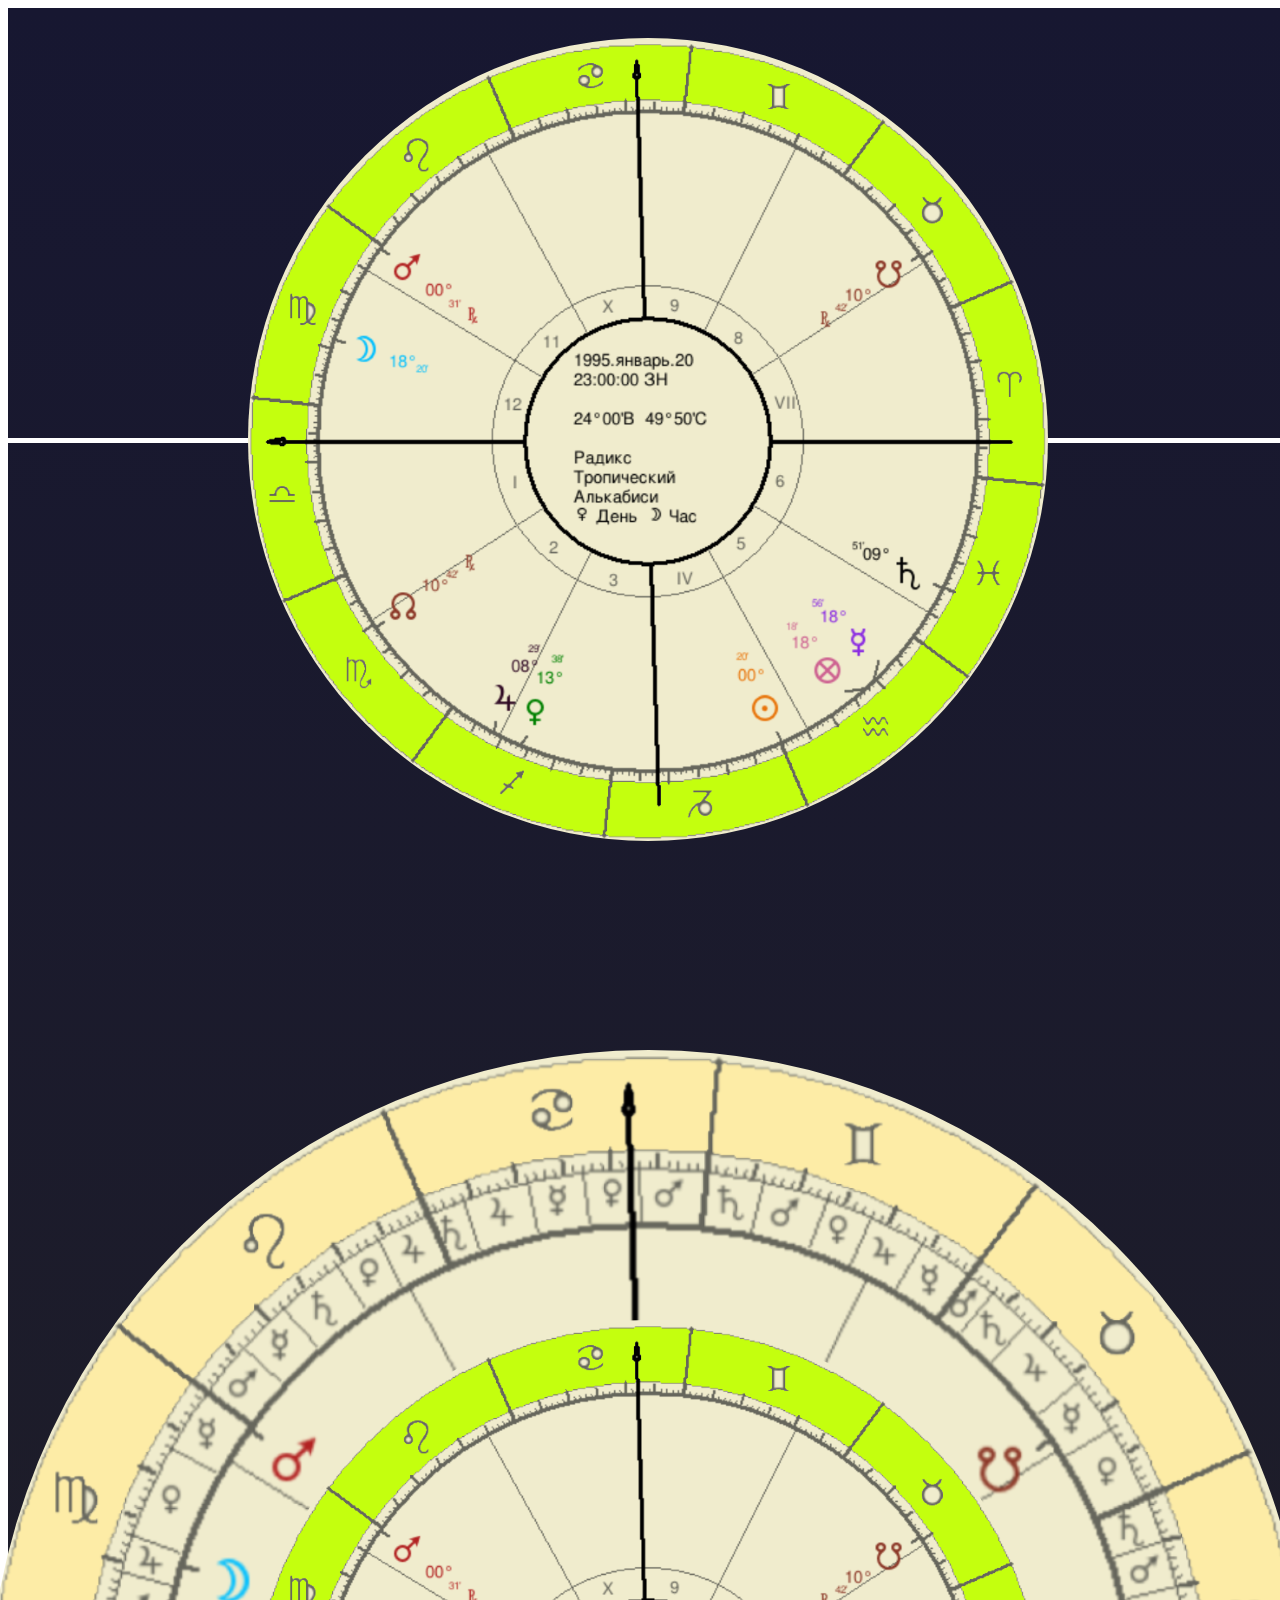
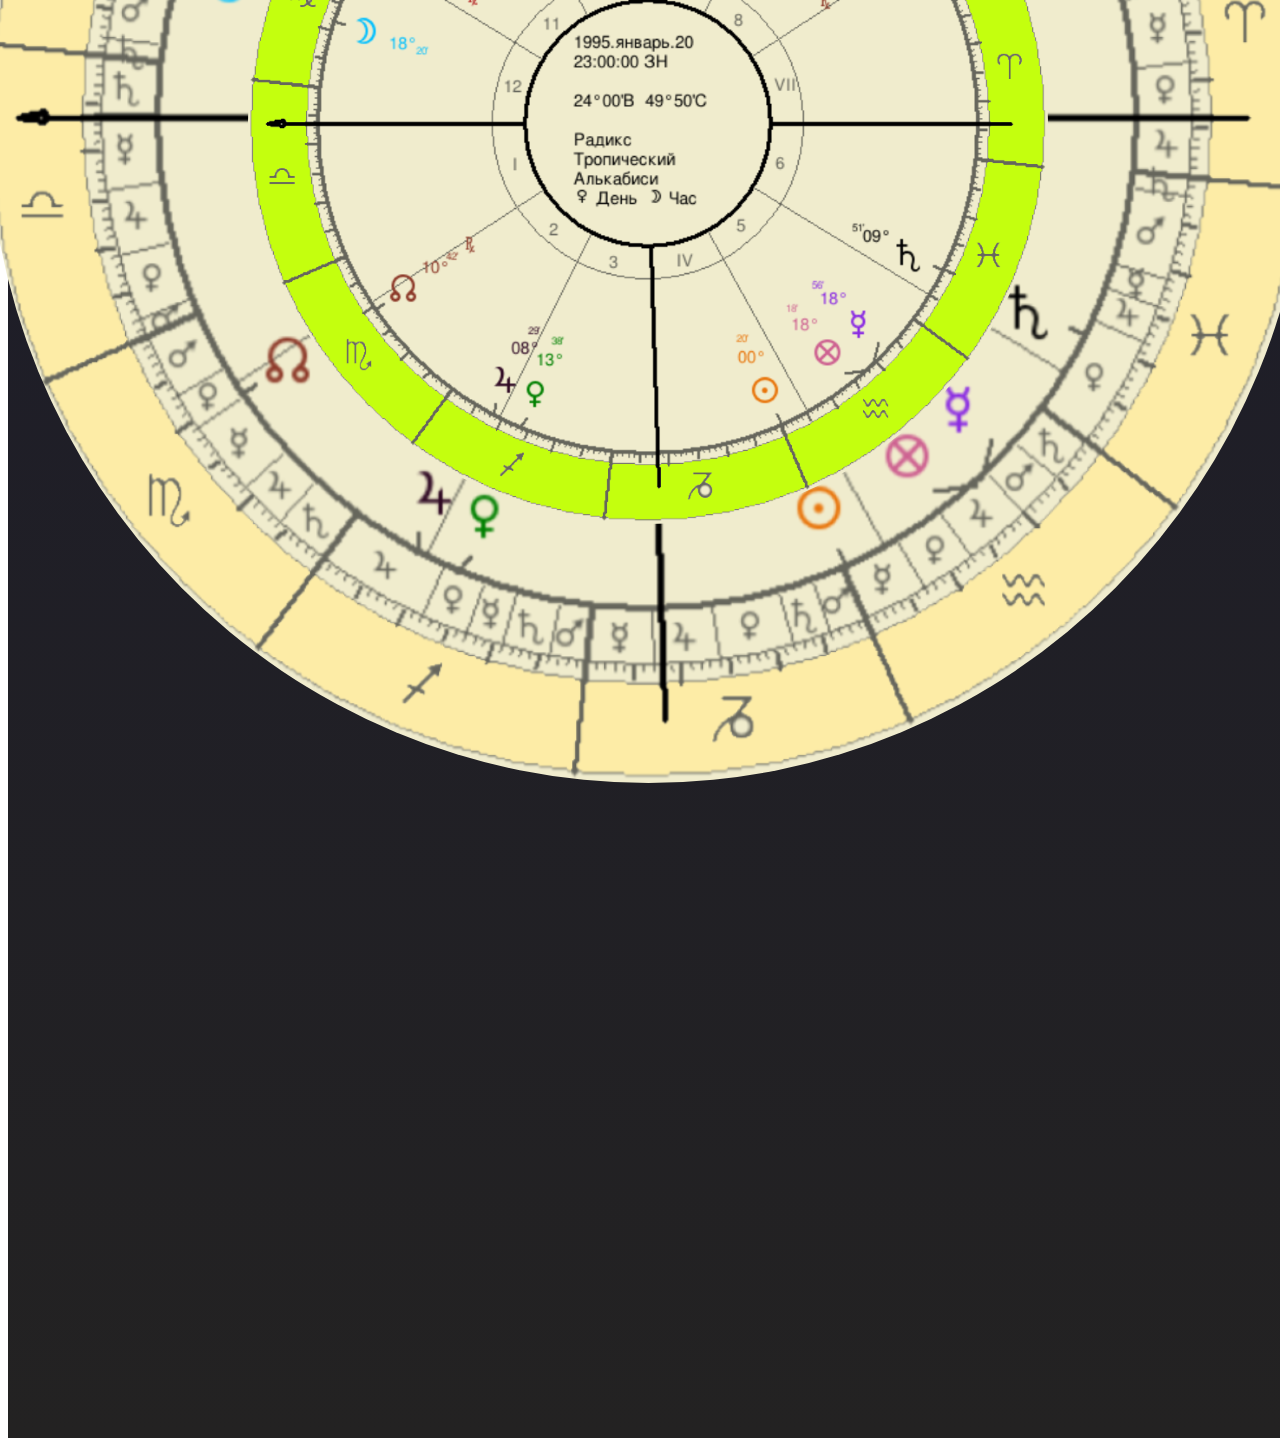
==== index.html @ 1a88c9b5 "index" ====
<!DOCTYPE html>
<html lang="ru">
  <head>
    <meta charset="utf-8" />
    <meta name="viewport" content="width=device-width, initial-scale=1.0" />
    <title>exercise</title>
    <link rel="stylesheet" href="style.css" />
  </head>
  <body>
    <div class="wrapper">
      <div class="first">
        <div class="line"></div>
        <div class="natal"></div>
      </div>
      <div class="natal1"></div>
      <div class="container_natal"></div>
    </div>
  </body>
</html>
---- style.css ----
.container {
  background-image: url("sansara.webp");
  background-repeat: no-repeat;
  background-size: auto 100%;
  background-position-x: center;

  height: 600px;
  box-sizing: border-box;
  display: flex;
  justify-content: center;
}
.wrapper {
  width: 100vw;
  background: linear-gradient(to bottom, rgb(23, 23, 49), rgb(35, 34, 34));
  display: flex;
  flex-direction: column;
  align-items: center;
}
.first {
  margin-top: 30px;
  position: relative;
  width: 100%;
  height: 3000px;
}
.line {
  position: absolute;
  top: 0px;
  height: 400px;
  width: 100%;
  border-bottom: 5px solid white;
}
.natal {
  background-image: url("natal.png");
  background-size: contain;
  width: 800px;
  height: 803px;
  border-radius: 50%;
  position: absolute;
  top: 0px;
  left: 50%;
  margin-left: -400px;

  animation: none;
}
.natal:hover {
  animation: App-logo-spin infinite 200s linear;
}
.natal1 {
  width: 1321px;
  height: 1333px;
  border-radius: 50%;
  /* background-color: beige; */

  background-image: url("natal1.png");
  background-size: contain;
  position: absolute;
  top: 1050px;
  animation: none;
}
.container_natal {
  width: 800px;
  height: 804px;
  border-radius: 50%;
  top: 1320px;
  /* right: 400px; */
  position: absolute;
  background-color: beige;
  background-image: url("natal.png");
  background-size: contain;
  /* animation: peoplelife infinite 100s linear reverse; */
}
.natal1:hover {
  animation: App-logo-spin infinite 200s linear;
}
.container__weelpeople:hover {
  animation-name: none;
}

@keyframes peoplelife {
  0% {
    transform: rotate(0deg);
  }
  /* 50% {
    transform: rotate(180deg);
  } */
  100% {
    transform: rotate(360deg);
  }
}
@keyframes App-logo-spin {
  0% {
    transform: rotate(0deg);
  }
  /* 50% {
    transform: rotate(180deg);
  } */
  100% {
    transform: rotate(360deg);
  }
}
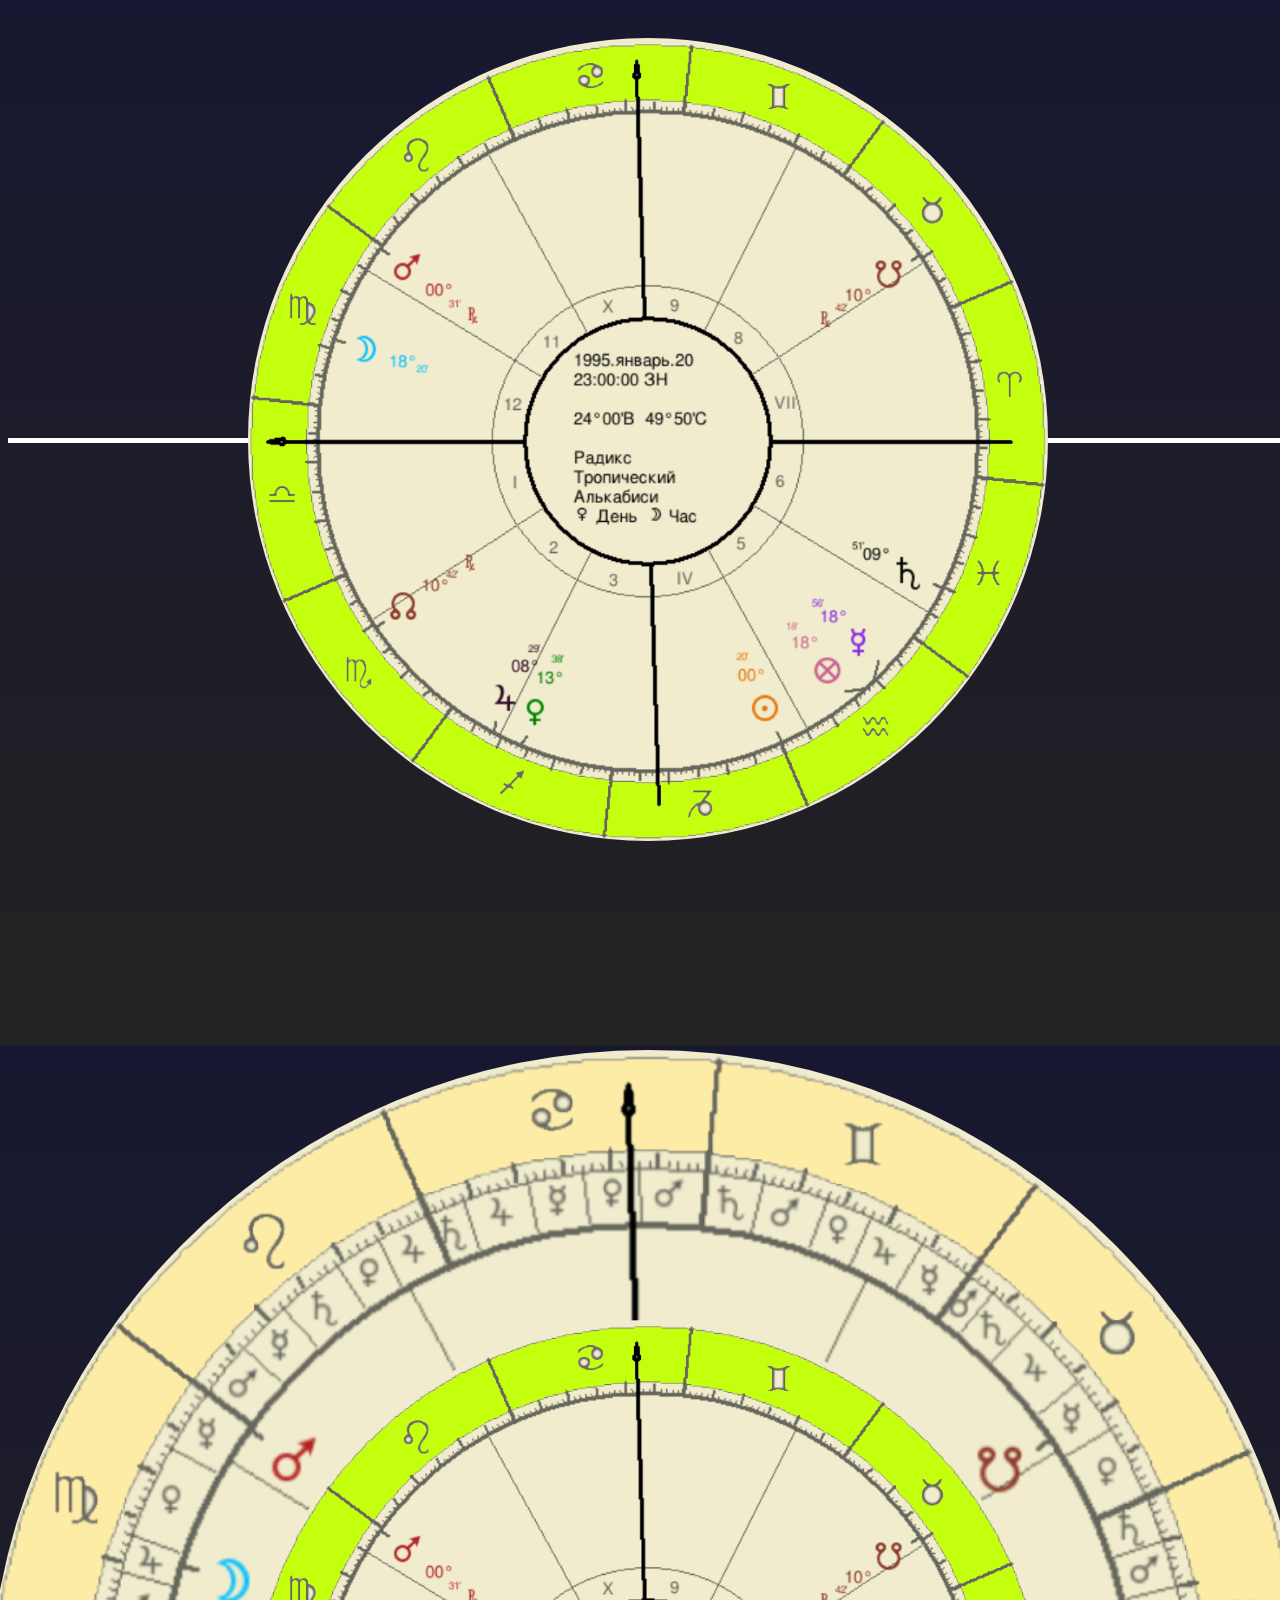
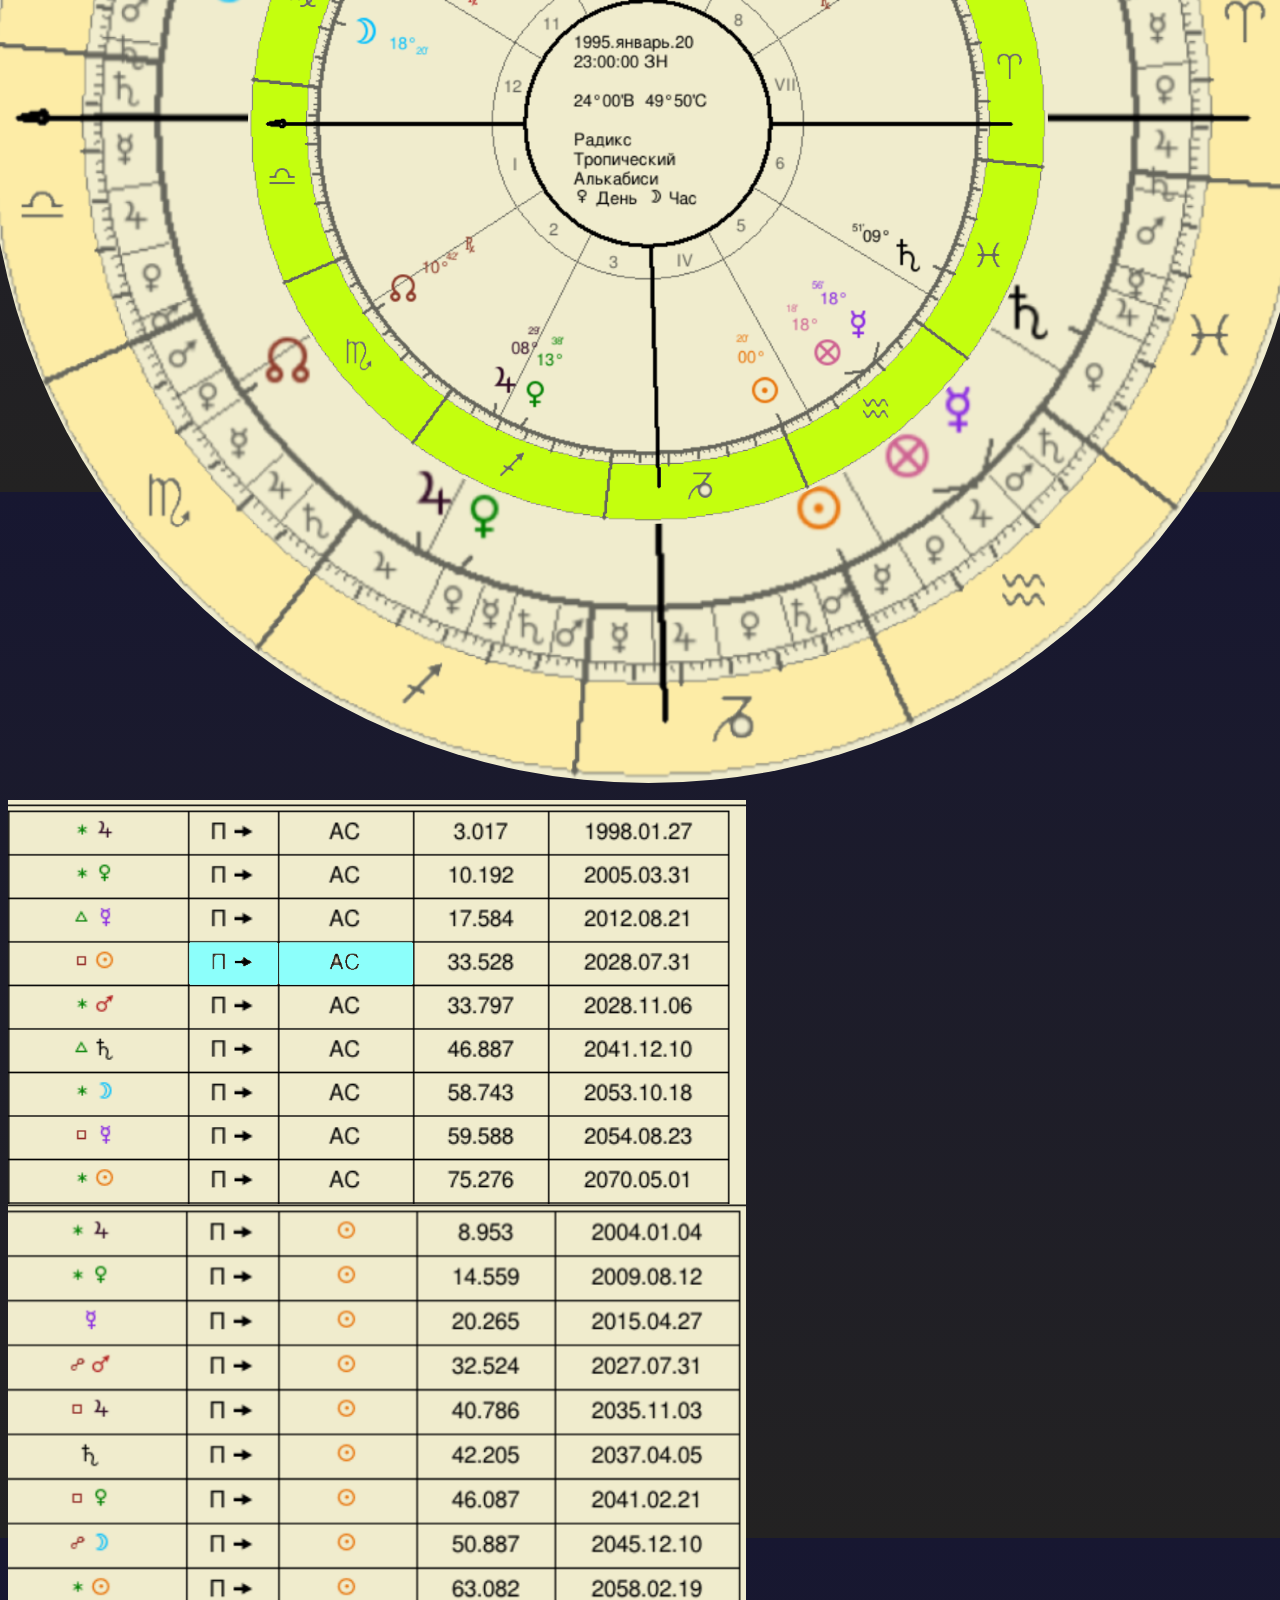
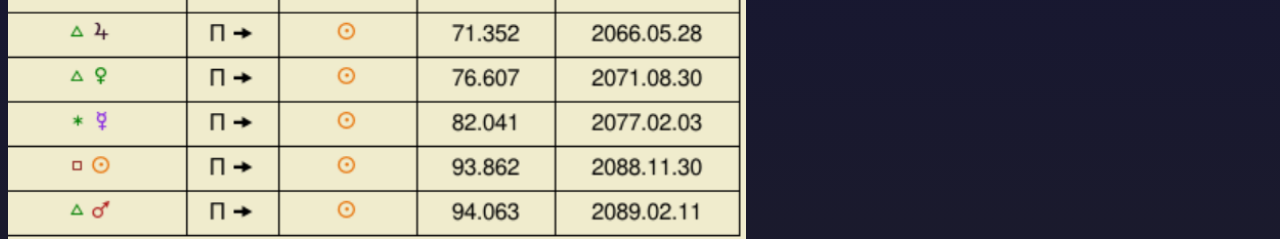
==== commit 7ed02b55: "tab" ====
--- a/index.html
+++ b/index.html
@@ -15,5 +15,6 @@
       <div class="natal1"></div>
       <div class="container_natal"></div>
     </div>
+    <div class="table"><img src="asc.png" /><img src="sun.png" /></div>
   </body>
 </html>
--- a/style.css
+++ b/style.css
@@ -1,17 +1,9 @@
-.container {
-  background-image: url("sansara.webp");
-  background-repeat: no-repeat;
-  background-size: auto 100%;
-  background-position-x: center;
-
-  height: 600px;
-  box-sizing: border-box;
-  display: flex;
-  justify-content: center;
+body {
+  background: linear-gradient(to bottom, rgb(23, 23, 49), rgb(35, 34, 34));
 }
 .wrapper {
   width: 100vw;
-  background: linear-gradient(to bottom, rgb(23, 23, 49), rgb(35, 34, 34));
+
   display: flex;
   flex-direction: column;
   align-items: center;
@@ -20,7 +12,7 @@
   margin-top: 30px;
   position: relative;
   width: 100%;
-  height: 3000px;
+  height: 1000px;
 }
 .line {
   position: absolute;
@@ -49,7 +41,6 @@
   width: 1321px;
   height: 1333px;
   border-radius: 50%;
-  /* background-color: beige; */
 
   background-image: url("natal1.png");
   background-size: contain;
@@ -62,7 +53,7 @@
   height: 804px;
   border-radius: 50%;
   top: 1320px;
-  /* right: 400px; */
+
   position: absolute;
   background-color: beige;
   background-image: url("natal.png");
@@ -98,3 +89,13 @@
     transform: rotate(360deg);
   }
 }
+.table {
+  position: absolute;
+  top: 2400px;
+  display: flex;
+  flex-direction: column;
+  justify-content: space-between;
+}
+.img {
+  display: block;
+}
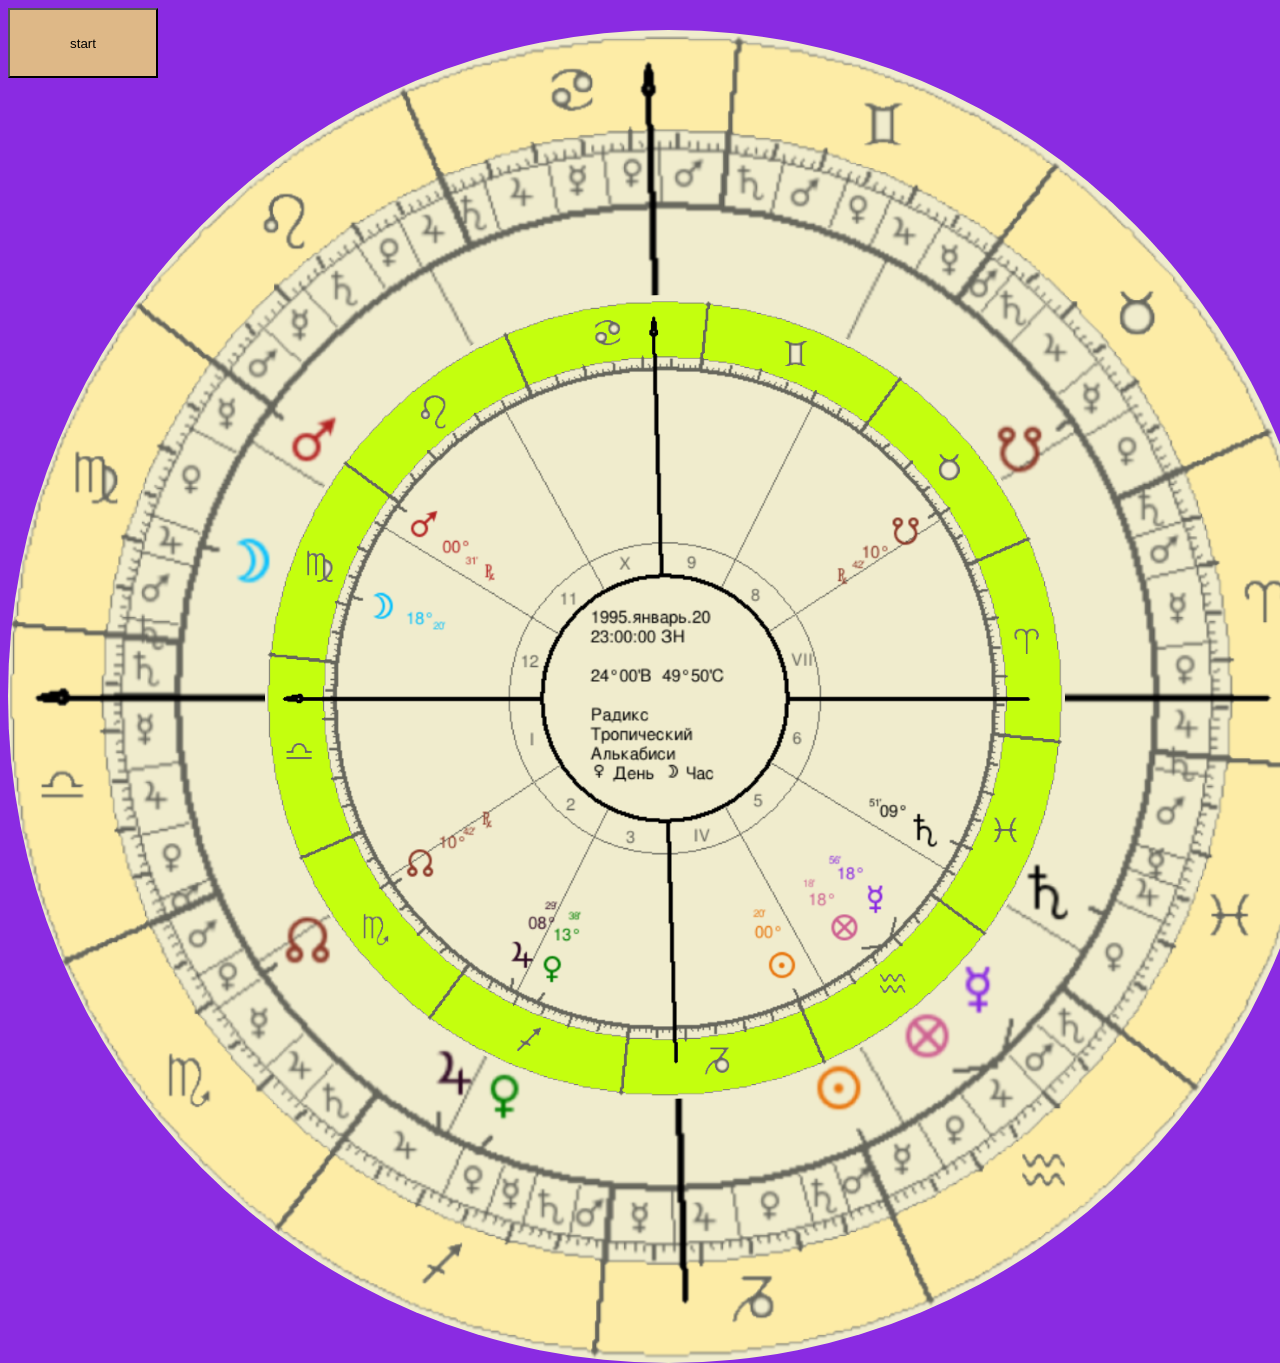
==== commit ec47cd3a: "profekcii" ====
--- a/index.html
+++ b/index.html
@@ -3,18 +3,17 @@
   <head>
     <meta charset="utf-8" />
     <meta name="viewport" content="width=device-width, initial-scale=1.0" />
-    <title>exercise</title>
+    <title>Профекції</title>
     <link rel="stylesheet" href="style.css" />
+    <script src="https://ajax.googleapis.com/ajax/libs/jquery/3.7.1/jquery.min.js"></script>
+
+    <script defer src="script.js"></script>
   </head>
   <body>
-    <div class="wrapper">
-      <div class="first">
-        <div class="line"></div>
-        <div class="natal"></div>
-      </div>
-      <div class="natal1"></div>
-      <div class="container_natal"></div>
-    </div>
-    <div class="table"><img src="asc.png" /><img src="sun.png" /></div>
+    <div class="natal1"></div>
+    <div class="containernatal"></div>
+    <div class="old">Народження</div>
+
+    <button>start</button>
   </body>
 </html>
--- a/style.css
+++ b/style.css
@@ -1,42 +1,21 @@
 body {
-  background: linear-gradient(to bottom, rgb(23, 23, 49), rgb(35, 34, 34));
+  background: blueviolet;
 }
-.wrapper {
-  width: 100vw;
 
-  display: flex;
-  flex-direction: column;
-  align-items: center;
+button {
+  background-color: burlywood;
+  width: 150px;
+  height: 70px;
 }
-.first {
-  margin-top: 30px;
-  position: relative;
-  width: 100%;
-  height: 1000px;
+.old {
+  font-size: 100px;
+  font-weight: bold;
+  color: #efefd6;
+  position: absolute;
+  top: 500px;
+  left: 1750px;
 }
-.line {
-  position: absolute;
-  top: 0px;
-  height: 400px;
-  width: 100%;
-  border-bottom: 5px solid white;
-}
-.natal {
-  background-image: url("natal.png");
-  background-size: contain;
-  width: 800px;
-  height: 803px;
-  border-radius: 50%;
-  position: absolute;
-  top: 0px;
-  left: 50%;
-  margin-left: -400px;
 
-  animation: none;
-}
-.natal:hover {
-  animation: App-logo-spin infinite 200s linear;
-}
 .natal1 {
   width: 1321px;
   height: 1333px;
@@ -45,57 +24,18 @@
   background-image: url("natal1.png");
   background-size: contain;
   position: absolute;
-  top: 1050px;
+  top: 30px;
   animation: none;
 }
-.container_natal {
+.containernatal {
   width: 800px;
   height: 804px;
   border-radius: 50%;
-  top: 1320px;
+  top: 294.5px;
+  left: 264.5px;
 
   position: absolute;
   background-color: beige;
   background-image: url("natal.png");
   background-size: contain;
-  /* animation: peoplelife infinite 100s linear reverse; */
 }
-.natal1:hover {
-  animation: App-logo-spin infinite 200s linear;
-}
-.container__weelpeople:hover {
-  animation-name: none;
-}
-
-@keyframes peoplelife {
-  0% {
-    transform: rotate(0deg);
-  }
-  /* 50% {
-    transform: rotate(180deg);
-  } */
-  100% {
-    transform: rotate(360deg);
-  }
-}
-@keyframes App-logo-spin {
-  0% {
-    transform: rotate(0deg);
-  }
-  /* 50% {
-    transform: rotate(180deg);
-  } */
-  100% {
-    transform: rotate(360deg);
-  }
-}
-.table {
-  position: absolute;
-  top: 2400px;
-  display: flex;
-  flex-direction: column;
-  justify-content: space-between;
-}
-.img {
-  display: block;
-}
